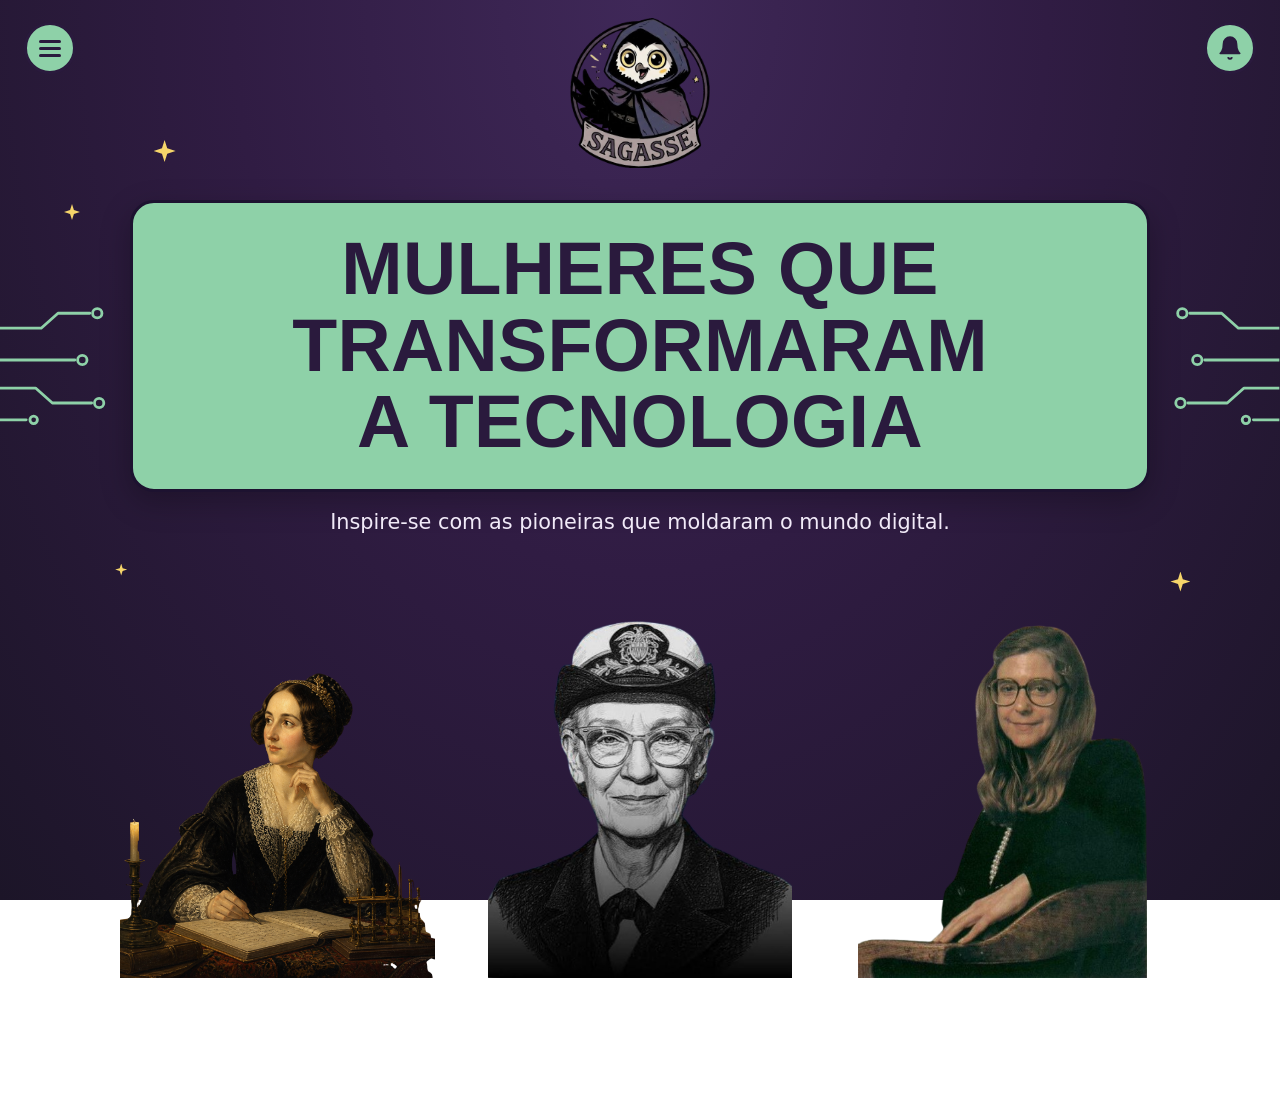
==== index.html @ bcdc6708 "Update index.html" ====
<!DOCTYPE html>
<html lang="pt-BR">
<head>
  <meta charset="UTF-8">
  <meta name="viewport" content="width=device-width, initial-scale=1">
  <title>Sagasse – Mulheres que transformaram a tecnologia</title>
  <meta name="description" content="Inspire-se com as pioneiras que moldaram o mundo digital.">
  <link rel="icon" type="image/png" href="/imgs/iconssagassemini.png">
  <link rel="preconnect" href="https://fonts.googleapis.com">
  <link rel="preconnect" href="https://fonts.gstatic.com" crossorigin>
  <link href="./css/fonts.css" rel="stylesheet">
  <link rel="stylesheet" href="./css/style.css">
</head>
<body>

  <svg width="0" height="0" style="position:absolute" aria-hidden="true">
    <symbol id="circuito" viewBox="0 0 130 140">
      <g fill="none" stroke="currentColor" stroke-width="3" stroke-linecap="round" stroke-linejoin="round">
        <path d="M0 28H44L62 12H96"/><circle cx="104" cy="12" r="5"/>
        <path d="M0 62H80"/><circle cx="88" cy="62" r="5"/>
        <path d="M0 92H38L56 108H98"/><circle cx="106" cy="108" r="5"/>
        <path d="M0 126H28"/><circle cx="36" cy="126" r="4"/>
      </g>
    </symbol>
  </svg>

  <button class="anim icon-btn menu-toggle" id="menuToggle" type="button"
          aria-label="Abrir menu" aria-expanded="false" aria-controls="sidebar">
    <span class="bars" aria-hidden="true"><i></i><i></i><i></i></span>
  </button>

  <a class="anim icon-btn bell" href="#" aria-label="Notificações">
    <svg viewBox="0 0 24 24" aria-hidden="true"><path d="M6 8a6 6 0 0 1 12 0c0 7 3 9 3 9H3s3-2 3-9"/><path d="M10.3 21a1.94 1.94 0 0 0 3.4 0"/></svg>
  </a>

  <div class="overlay" id="overlay"></div>
  <aside class="sidebar" id="sidebar" aria-label="Menu principal" inert>
    <nav>
      <ul>
        <li style="--i:0"><a class="anim menu-link" href="/index.html">
          <span class="ico"><svg viewBox="0 0 24 24" aria-hidden="true"><path d="M3 11l9-8 9 8"/><path d="M5 10v10h5v-6h4v6h5V10"/></svg></span>
          Início</a></li>
        <li style="--i:1"><a class="anim menu-link" href="/pagesHome/historias.html">
          <span class="ico"><svg viewBox="0 0 24 24" aria-hidden="true"><path d="M2 5.5C4.5 4 8 4 12 6c4-2 7.5-2 10-.5V19c-2.5-1.5-6-1.5-10 .5-4-2-7.5-2-10-.5z"/><path d="M12 6v13.5"/></svg></span>
          Histórias delas</a></li>
        <li style="--i:2"><a class="anim menu-link" href="/pagesHome/chat.html">
          <span class="ico"><svg viewBox="0 0 24 24" aria-hidden="true"><path d="M21 12a8 8 0 0 1-11.8 7L4 20.5 5.5 16A8 8 0 1 1 21 12z"/></svg></span>
          Chat</a></li>
        <li style="--i:3"><a class="anim menu-link" href="/pagesHome/cursos.html">
          <span class="ico"><svg viewBox="0 0 24 24" aria-hidden="true"><path d="M2 9l10-5 10 5-10 5z"/><path d="M6 11.5V16c0 1.5 3 3 6 3s6-1.5 6-3v-4.5"/><path d="M22 9v6"/></svg></span>
          Cursos</a></li>
        <li style="--i:4"><a class="anim menu-link" href="/pagesHome/quiz.html">
          <span class="ico"><svg viewBox="0 0 24 24" aria-hidden="true"><circle cx="12" cy="12" r="9"/><path d="M9.5 9.5a2.5 2.5 0 1 1 3.5 2.3c-.7.4-1 .9-1 1.7"/><path d="M12 17h.01"/></svg></span>
          Quiz</a></li>
      </ul>
    </nav>
    <a class="anim config-link" href="#">
      <svg viewBox="0 0 24 24" aria-hidden="true"><path d="M12.22 2h-.44a2 2 0 0 0-2 
        2v.18a2 2 0 0 1-1 1.73l-.43.25a2 2 0 0 1-2 0l-.15-.08a2 2 0 0 0-2.73.73l-.22.38a2 
        2 0 0 0 .73 2.73l.15.1a2 2 0 0 1 1 1.72v.51a2 2 0 0 1-1 1.74l-.15.09a2 2 0 0 0-.73 2.73l.22.38a2 
        2 0 0 0 2.73.73l.15-.08a2 2 0 0 1 2 0l.43.25a2 2 0 0 1 1 1.73V20a2 2 0 0 0 2 2h.44a2 2 0 0 0 2-2v-.18a2 
        2 0 0 1 1-1.73l.43-.25a2 2 0 0 1 2 0l.15.08a2 2 0 0 0 2.73-.73l.22-.39a2 2 0 0 0-.73-2.73l-.15-.08a2 2 0 0 1-1-1.74v-.5a2 2 0 
        0 1 1-1.74l.15-.09a2 2 0 0 0 .73-2.73l-.22-.38a2 2 0 0 0-2.73-.73l-.15.08a2 2 0 0 1-2 0l-.43-.25a2 2 0 0 1-1-1.73V4a2 
        2 0 0 0-2-2z"/><circle cx="12" cy="12" r="3"/></svg>
      Configurações
    </a>
  </aside>

  <header class="topo">
    <a class="anim logo" href="/index.html" aria-label="Sagasse – página inicial">
      <img src="/imgs/iconssagasselogo.png" alt="Sagasse, coruja com capuz roxo">
    </a>
  </header>

  <main>
    <section class="hero">
      <svg class="circuito esq" aria-hidden="true"><use href="#circuito"/></svg>
      <svg class="circuito dir" aria-hidden="true"><use href="#circuito"/></svg>
      <span class="spark" style="left:12%;top:-34px;--s:22px"></span>
      <span class="spark" style="left:5%;top:30px;--s:16px"></span>
      <span class="spark" style="right:7%;bottom:-58px;--s:20px"></span>
      <span class="spark" style="left:9%;bottom:-42px;--s:12px"></span>
      <h1>Mulheres que transformaram a tecnologia</h1>
      <p class="sub">Inspire-se com as pioneiras que moldaram o mundo digital.</p>
    </section>

    <section class="pioneiras" aria-label="Pioneiras da tecnologia">
      <a class="card" href="/pagesDelas/Adapage.html">
        <span class="foto"><img src="/imgs/Adahomepage.png" alt="Retrato de Ada Lovelace escrevendo à luz de vela"></span>
        <span class="nome">Ada Lovelace</span>
      </a>
      <a class="card" href="/pagesDelas/Gracepage.html">
        <span class="foto"><img src="/imgs/Gracehomepage.png" alt="Retrato de Grace Hopper com o quepe da Marinha"></span>
        <span class="nome">Grace Hopper</span>
      </a>
      <a class="card" href="/pagesDelas/Margaretpage.html">
        <span class="foto"><img src="/imgs/Margarethomepage.png" alt="Retrato de Margaret Hamilton sentada"></span>
        <span class="nome">Margaret Hamilton</span>
      </a>
    </section>
  </main>

  <script src="/js/script.js"></script>
</body>
</html>
---- css/style.css ----
:root{
  --bg:#301c43; --bg-deep:#1c1528; --mint:#8ed1a8; --ink:#2a1a3d;
  --menu:#533a6b; --gold:#f6d56a; --sb-w:min(300px,82vw); --btn:52px;
  --ease:cubic-bezier(.22,1,.36,1);
}
*,*::before,*::after{box-sizing:border-box;margin:0;padding:0}
html{scroll-behavior:smooth}
body{
  min-height:100svh; font-family:'Rubik',system-ui,sans-serif; color:#fff;
  background:radial-gradient(ellipse at 50% 0%,#3f2858 0%,var(--bg) 45%,var(--bg-deep) 100%) fixed;
  overflow-x:hidden;
}
body.menu-open{overflow:hidden}
a{color:inherit;text-decoration:none}
img{display:block;max-width:100%}
:focus-visible{outline:3px solid var(--gold);outline-offset:3px}

/* ---------- Animação dos botões: cresce no hover, "puxa e contrai" no clique ---------- */
.anim{--hover:1.1;--rest:1;transform:scale(var(--rest));transition:transform .3s var(--ease),filter .3s,background .3s;cursor:pointer}
.anim:hover,.anim:focus-visible{--rest:var(--hover)}
.anim.is-pulled{animation:puxar .5s cubic-bezier(.65,0,.35,1)}
@keyframes puxar{
  0%,100%{transform:scale(var(--rest))}
  30%{transform:scale(calc(var(--rest)*1.2),calc(var(--rest)*.84))}
  62%{transform:scale(calc(var(--rest)*.88),calc(var(--rest)*1.1))}
  82%{transform:scale(calc(var(--rest)*1.04),calc(var(--rest)*.97))}
}

/* ---------- Botões redondos ---------- */
.icon-btn{
  position:fixed;top:22px;z-index:60;width:var(--btn);height:var(--btn);border-radius:50%;
  background:var(--mint);border:3px solid var(--ink);color:var(--ink);
  display:grid;place-items:center;
}
.icon-btn:hover{background:#a6e0bb}
.icon-btn svg{width:26px;height:26px;fill:var(--ink);stroke:var(--ink);stroke-width:1.5;stroke-linecap:round;stroke-linejoin:round}
.bell{right:24px}
.bell:hover svg{animation:sino .6s ease}
@keyframes sino{25%{transform:rotate(16deg)}50%{transform:rotate(-14deg)}75%{transform:rotate(8deg)}}

.menu-toggle{left:24px;transition:left .55s var(--ease),transform .3s var(--ease),background .3s}
.menu-open .menu-toggle{left:calc(var(--sb-w) - var(--btn) - 22px)}
.bars{display:flex;flex-direction:column;gap:4px;width:22px}
.bars i{display:block;height:3px;border-radius:2px;background:var(--ink);transition:transform .4s var(--ease),opacity .25s}
.menu-open .bars i:nth-child(1){transform:translateY(7px) rotate(45deg)}
.menu-open .bars i:nth-child(2){opacity:0;transform:scaleX(0)}
.menu-open .bars i:nth-child(3){transform:translateY(-7px) rotate(-45deg)}

/* ---------- Barra lateral ---------- */
.overlay{position:fixed;inset:0;z-index:40;background:rgba(14,8,24,.6);backdrop-filter:blur(2px);opacity:0;pointer-events:none;transition:opacity .45s}
.menu-open .overlay{opacity:1;pointer-events:auto}
.sidebar{
  position:fixed;top:0;bottom:0;left:0;z-index:50;width:var(--sb-w);
  display:flex;flex-direction:column;padding:110px 14px 22px;
  background:linear-gradient(180deg,#5b4177,var(--menu));border-radius:0 26px 26px 0;
  box-shadow:12px 0 40px rgba(0,0,0,.4);
  transform:translateX(-104%);visibility:hidden;
  transition:transform .55s var(--ease),visibility 0s .55s;
}
.menu-open .sidebar{transform:none;visibility:visible;transition:transform .55s var(--ease),visibility 0s}
.sidebar ul{list-style:none;display:grid;gap:14px}
.sidebar li{opacity:0;transform:translateX(-22px);transition:opacity .3s,transform .5s var(--ease)}
.menu-open .sidebar li{opacity:1;transform:none;transition-delay:calc(.12s + var(--i)*.07s)}
.menu-link{--hover:1.06;display:flex;align-items:center;gap:14px;padding:4px;font-size:1.15rem;transform-origin:left center}
.ico{flex:none;width:48px;height:48px;border-radius:50%;background:var(--mint);border:3px solid var(--ink);display:grid;place-items:center}
.ico svg{width:24px;height:24px;fill:none;stroke:var(--ink);stroke-width:2;stroke-linecap:round;stroke-linejoin:round}
.config-link{
  --hover:1.04;margin-top:auto;display:flex;align-items:center;gap:12px;padding:14px 16px;
  border:1.5px solid rgba(255,255,255,.3);border-radius:16px;background:rgba(28,18,44,.45);font-size:1.1rem;
}
.config-link svg{width:24px;height:24px;fill:none;stroke:#fff;stroke-width:1.8;stroke-linecap:round;stroke-linejoin:round}

.config-link:hover svg,
.config-link:focus-visible svg{ animation: girar .8s var(--ease); }
@keyframes girar{ to{ transform: rotate(360deg); } }

/* ---------- Topo ---------- */
.topo{display:flex;justify-content:center;padding:18px 0 6px}
.logo{--hover:1.06;display:block;height:clamp(110px,16vw,150px)}
.logo img{height:100%;width:auto}

/* ---------- Hero ---------- */
.hero{position:relative;text-align:center;padding:26px clamp(14px,10vw,150px) 0}
h1{
  max-width:1020px;margin:0 auto;padding:clamp(14px,2.4vw,28px) clamp(16px,3vw,40px);
  background:var(--mint);color:var(--ink);border:3px solid #1d1230;border-radius:24px;
  font-family:'Barlow Condensed','Rubik',sans-serif;font-weight:700;text-transform:uppercase;
  font-size:clamp(2rem,6.4vw,4.6rem);line-height:1.04;letter-spacing:.005em;
  text-wrap:balance;box-shadow:0 10px 30px rgba(0,0,0,.25);
}
.sub{margin-top:18px;font-size:clamp(1rem,2vw,1.3rem);color:#f1eaf8}
.circuito{position:absolute;top:50%;width:clamp(70px,9.5vw,130px);height:auto;aspect-ratio:130/140;margin-top:-52px;color:var(--mint)}
.circuito.esq{left:0}
.circuito.dir{right:0;transform:scaleX(-1)}
.spark{
  position:absolute;width:var(--s);height:var(--s);background:var(--gold);
  clip-path:polygon(50% 0,62% 38%,100% 50%,62% 62%,50% 100%,38% 62%,0 50%,38% 38%);
}

/* ---------- Animação inicial: circuitos se desenham e os brilhos pulsam ---------- */
#circuito path{animation:tracar 1.6s .3s var(--ease) backwards}
@keyframes tracar{from{stroke-dasharray:300;stroke-dashoffset:300}to{stroke-dasharray:300;stroke-dashoffset:0}}
.spark{animation:brilho 2.8s ease-in-out infinite;animation-delay:var(--d,0s)}
@keyframes brilho{0%,100%{transform:scale(.55) rotate(0);opacity:.55}50%{transform:scale(1.1) rotate(45deg);opacity:1}}
@media (prefers-reduced-motion:reduce){#circuito path,.spark{animation:none}}

/* ---------- Pioneiras ---------- */
.pioneiras{
  max-width:1120px;margin:clamp(24px,5vw,56px) auto 0;padding:0 clamp(12px,3vw,32px) 48px;
  display:grid;grid-template-columns:repeat(3,1fr);gap:clamp(8px,2.5vw,32px);
}
.card{--hover:1.07;position:relative;display:flex;flex-direction:column;align-items:center;gap:14px;border-radius:24px;padding:8px}
.card::before{
  content:"";position:absolute;inset:0;border-radius:24px;z-index:-1;opacity:0;transition:opacity .35s;
  background:radial-gradient(ellipse at 50% 55%,rgba(142,209,168,.28),transparent 70%);
}
.card:hover::before,.card:focus-visible::before{opacity:1}
.foto{height:clamp(150px,30vw,380px);width:100%;display:flex;align-items:flex-end;justify-content:center}
.foto img{max-height:100%;width:auto;object-fit:contain}
.nome{font-size:clamp(.95rem,2.6vw,1.9rem);font-weight:600;text-align:center}

.card{transition: transform .3s var(--ease); }
.card:hover, .card:focus-visible{ transform: scale(1.07); }

@media (max-width:700px){
  .circuito,.spark{display:none}
  .topo{padding-top:14px}
  .icon-btn{top:16px;--btn:46px}
}
@media (prefers-reduced-motion:reduce){
  *,*::before,*::after{animation-duration:.01ms!important;transition-duration:.01ms!important;transition-delay:0s!important}
}


/* =====================================================================
   PÁGINAS INTERNAS — HISTÓRIAS DELAS + PÁGINAS DEDICADAS
   ÍNDICE (use Ctrl+F no código abaixo):
     [1] VARIÁVEIS DAS PÁGINAS INTERNAS  ← cores/fonte/largura da barra
     [2] PÁGINA "HISTÓRIAS DELAS"  (busca, filtros, cards)
     [3] BARRA LATERAL FIXA  (páginas dedicadas)
     [4] SEÇÕES: Quem foi · Sua contribuição · Curiosidades
     [5] BOTÃO VOLTAR AO TOPO
     [6] RESPONSIVO
   As cores vêm das mesmas variáveis da home (--bg, --mint, --gold, --menu...).
   ===================================================================== */

/* ---------- [1] VARIÁVEIS DAS PÁGINAS INTERNAS ---------- */
:root{
  --serif:'Cormorant Garamond',Georgia,serif;  /* fonte dos textos internos */
  --side-w:220px;                              /* largura da barra fixa */
  --panel:rgba(83,58,107,.55);                 /* fundo dos cartões (derivado de --menu) */
  --panel-line:rgba(255,255,255,.14);          /* borda dos cartões */
  --texto:#f1eaf8;                             /* cor do texto corrido */
}
[hidden]{display:none!important}

/* ---------- [2] PÁGINA "HISTÓRIAS DELAS" ---------- */
.pg-historias{font-family:var(--serif)}
.pg-historias .sidebar{font-family:'Rubik',system-ui,sans-serif}   /* menu lateral mantém a fonte da home */
.hist{max-width:1100px;margin:0 auto;padding:10px 20px 64px;text-align:center}
.pg-historias h1,.pg-dedicada h1{   /* anula o estilo de banner do h1 da home */
  background:none;border:0;box-shadow:none;border-radius:0;padding:0;max-width:none;margin:0;
  text-transform:none;text-wrap:initial;color:#fff;font-family:var(--serif);font-weight:600;
}
.pg-historias h1{font-size:clamp(2.3rem,6vw,3.8rem);line-height:1.05}
.hist-sub{margin-top:8px;font-size:1.3rem;color:var(--texto)}   /* EDITE o texto no historias.html */

/* Barra de busca */
.busca{position:relative;max-width:560px;margin:24px auto 18px}
.busca svg{position:absolute;left:18px;top:50%;translate:0 -50%;width:22px;height:22px;fill:none;stroke:var(--ink);stroke-width:2.2;stroke-linecap:round}
.busca input{width:100%;padding:14px 20px 14px 52px;border-radius:999px;border:3px solid var(--mint);background:#fff;color:var(--ink);font:500 1.2rem var(--serif)}

/* Botões de filtro */
.filtros{display:flex;flex-wrap:wrap;justify-content:center;gap:12px}
.chip{--hover:1.08;padding:10px 28px;border-radius:999px;border:0;background:var(--panel);color:#fff;font:600 1.2rem var(--serif)}
.chip.ativo{background:var(--mint);color:var(--ink)}

/* Cards das personagens */
.hist-grid{display:grid;grid-template-columns:repeat(auto-fit,minmax(260px,1fr));gap:26px;margin-top:32px;text-align:left}
.hist-card{display:block;padding:18px;border-radius:20px;background:var(--panel);border:1px solid var(--panel-line);transition:transform .3s var(--ease),box-shadow .3s}
.hist-card:hover,.hist-card:focus-visible{transform:translateY(-6px) scale(1.03);box-shadow:0 18px 36px rgba(0,0,0,.35)}
.hist-foto{height:240px;border-radius:14px;overflow:hidden;display:flex;align-items:flex-end;justify-content:center;background:radial-gradient(ellipse at 50% 30%,#6a4d86,#3a2552 75%)}
.hist-foto img{max-height:100%;width:auto}
.hist-card h2{margin-top:14px;font-size:1.9rem;font-weight:600}
.hist-card p{color:var(--gold);font-weight:600;font-size:1.15rem}
.vazio{margin-top:30px;font-size:1.3rem;color:var(--texto)}

/* ---------- [3] BARRA LATERAL FIXA (páginas dedicadas) ---------- */
.pg-dedicada{font-family:var(--serif);font-size:1.25rem;color:var(--texto);padding-left:var(--side-w)}
.lateral{
  position:fixed;inset:0 auto 0 0;width:var(--side-w);z-index:50;overflow:hidden;
  display:flex;flex-direction:column;align-items:center;padding:22px 12px;
  background:linear-gradient(180deg,#5b4177,var(--menu));box-shadow:8px 0 30px rgba(0,0,0,.3);
}
.lateral::before{   /* anel decorativo dourado */
  content:"";position:absolute;left:50%;top:150px;width:200px;height:200px;translate:-50% 0;
  border:2px dashed rgba(246,213,106,.18);border-radius:50%;pointer-events:none;
}
.logo-lat{--hover:1.06;display:block;width:128px;position:relative}   /* logo no topo → leva à home */
.lateral nav{position:relative;display:grid;gap:10px;width:100%;margin-top:44px}
.lateral nav a{--hover:1.06;padding:12px 10px;text-align:center;font-size:1.4rem;font-weight:600;color:var(--texto);border-radius:12px}
.lateral nav a.ativo{color:var(--mint);background:rgba(255,255,255,.08)}   /* seção visível no momento */
.lateral .voltar{   /* botão do rodapé → Histórias delas */
  --hover:1.05;position:relative;margin-top:auto;width:100%;padding:12px;text-align:center;
  font-size:1.2rem;font-weight:600;border:1.5px solid rgba(255,255,255,.3);border-radius:14px;background:rgba(28,18,44,.45);
}

/* ---------- [4] SEÇÕES DAS PÁGINAS DEDICADAS ---------- */
.sec{min-height:100svh;padding:48px clamp(20px,4vw,64px);display:grid;align-content:center;gap:0}
.sec+.sec{border-top:1px solid var(--panel-line)}
.rotulo{font-size:clamp(1.7rem,3vw,2.4rem);font-weight:600;color:var(--mint);line-height:1}   /* "Quem foi", "Sua contribuição" */
.titulao{font-size:clamp(3rem,7vw,5.6rem);line-height:1;font-weight:600}                        /* nome / título grande */
.pg-dedicada .tit-md{font-size:clamp(2.4rem,5vw,4rem);color:#fff;font-weight:600;line-height:1.05}
.areas{margin:8px 0 16px;color:var(--gold);font-weight:700;font-size:clamp(1.3rem,2.4vw,2rem)}
.texto{max-width:64ch;line-height:1.35;font-size:1.35rem}
.retrato{
  height:min(80svh,660px);border-radius:20px;overflow:hidden;border:1px solid var(--panel-line);
  background:radial-gradient(ellipse at 50% 30%,#6a4d86,#3a2552 75%);
}
.retrato img{width:100%;height:100%;object-fit:contain;object-position:bottom}

/* Quem foi */
.quem{grid-template-columns:minmax(240px,38%) 1fr;gap:clamp(20px,4vw,56px);align-items:center}
.citacao{margin-top:26px;padding-left:18px;max-width:52ch;border-left:6px solid var(--gold);color:var(--gold);text-transform:uppercase;letter-spacing:.02em;font-size:1.35rem;line-height:1.2}
.citacao cite{display:block;margin-top:8px;font-size:1rem;font-style:normal;opacity:.8}

/* Sua contribuição */
.cards3{display:grid;grid-template-columns:repeat(auto-fit,minmax(250px,1fr));gap:24px;margin-top:34px}
.cartao{padding:24px;border-radius:28px;background:var(--panel);border:1px solid var(--panel-line);text-align:center;transition:transform .3s var(--ease)}
.cartao:hover{transform:translateY(-6px)}
.cartao h3{color:var(--gold);font-size:1.8rem;font-weight:700}
.cartao svg{width:54px;height:54px;margin:12px auto;display:block;fill:none;stroke:var(--mint);stroke-width:1.6;stroke-linecap:round;stroke-linejoin:round}
.cartao p{text-align:left;font-size:1.25rem;line-height:1.3}

/* Curiosidades */
.curio{grid-template-columns:minmax(200px,28%) 1fr;gap:clamp(20px,4vw,48px);align-items:start}
/* CURIOSIDADES: a caixa acompanha o tamanho da foto, sem espaço sobrando */
.curio .retrato{height:auto;align-self:start}
.curio .retrato img{display:block;width:100%;height:auto;max-height:min(60svh,460px);object-fit:cover;object-position:center top}
.curio ul{list-style:none;display:grid;gap:16px;margin-top:22px}
.curio li{padding:18px 22px 18px 52px;position:relative;border-radius:18px;background:var(--panel);border:1px solid var(--panel-line);font-size:1.3rem;line-height:1.3}
.curio li::before{content:"";position:absolute;left:20px;top:22px;width:18px;height:18px;background:var(--gold);clip-path:polygon(50% 0,62% 38%,100% 50%,62% 62%,50% 100%,38% 62%,0 50%,38% 38%)}

/* ---------- [5] BOTÃO VOLTAR AO TOPO ---------- */
.topo-btn{
  position:fixed;right:24px;bottom:24px;z-index:70;width:54px;height:54px;border-radius:50%;
  background:var(--mint);border:3px solid var(--ink);display:grid;place-items:center;
  opacity:0;visibility:hidden;translate:0 16px;
  transition:opacity .3s,translate .4s var(--ease),transform .3s var(--ease),visibility 0s .3s;
}
.topo-btn.visivel{opacity:1;visibility:visible;translate:0 0;transition-delay:0s}   /* aparece após rolar (ver script.js) */
.topo-btn svg{width:26px;height:26px;fill:none;stroke:var(--ink);stroke-width:3;stroke-linecap:round;stroke-linejoin:round}

/* ---------- [6] RESPONSIVO ---------- */
@media (max-width:860px){
  html{scroll-padding-top:64px}
  .pg-dedicada{padding-left:0;padding-top:64px}
  .lateral{inset:0 0 auto 0;width:100%;height:64px;flex-direction:row;align-items:center;padding:6px 12px;gap:6px;overflow-x:auto}
  .lateral::before{display:none}
  .logo-lat{width:48px;flex:none}
  .lateral nav{display:flex;margin:0 0 0 8px;gap:2px;width:auto}
  .lateral nav a{padding:8px 10px;font-size:1.05rem;white-space:nowrap}
  .lateral .voltar{margin:0 0 0 auto;width:auto;white-space:nowrap;padding:8px 12px;font-size:1rem}
  .sec{min-height:auto;padding-top:36px;padding-bottom:36px}
  .quem,.curio{grid-template-columns:1fr}
  .retrato{height:min(55svh,420px)}
  .curio .retrato img{max-height:min(55svh,420px)}
}


/* =====================================================================
   PÁGINA "CURSOS" (cursos.html)
   ÍNDICE (use Ctrl+F):
     [C1] TOPO: menu, logo, busca e botão de perfil
     [C2] FILTRO (coluna da direita)
     [C3] CARDS DOS CURSOS (foto, nome, link, horas, nível, diploma)
     [C4] RESPONSIVO
   Usa as mesmas variáveis de cor da home (--mint, --gold, --menu, --panel...).
   ===================================================================== */
.sr-only{position:absolute;width:1px;height:1px;overflow:hidden;clip:rect(0 0 0 0);white-space:nowrap}

/* ---------- [C1] TOPO ---------- */
.cursos-topo{display:flex;align-items:center;gap:18px;padding:22px 100px 0;max-width:1400px;margin:0 auto}
.pilula-logo{flex:1;height:var(--btn);display:flex;align-items:center;justify-content:center;border-radius:999px;background:var(--panel);border:1px solid var(--panel-line)}
.logo-mini{--hover:1.1;display:block;height:calc(var(--btn) + 12px);aspect-ratio:1;border-radius:50%;background:#fff}   /* logo → home */
.logo-mini img{width:100%;height:100%;object-fit:cover;border-radius:50%}
.busca-topo{position:relative;flex:1}
.busca-topo svg{position:absolute;left:16px;top:50%;translate:0 -50%;width:22px;height:22px;fill:none;stroke:var(--ink);stroke-width:2.2;stroke-linecap:round}
.busca-topo input{width:100%;height:var(--btn);padding:0 20px 0 48px;border-radius:999px;border:3px solid var(--mint);background:#fff;color:var(--ink);font:500 1.05rem 'Rubik',sans-serif}

/* Botão de perfil (canto superior direito) + caixinha que aparece ao passar o mouse */
.perfil{position:fixed;top:22px;right:24px;z-index:60}
.perfil .icon-btn{position:static}
.perfil-card{
  position:absolute;top:calc(100% + 12px);right:0;width:240px;padding:16px 18px;border-radius:16px;
  background:var(--menu);border:1px solid var(--panel-line);box-shadow:0 14px 34px rgba(0,0,0,.4);
  opacity:0;visibility:hidden;translate:0 -8px;pointer-events:none;
  transition:opacity .25s,translate .35s var(--ease),visibility 0s .25s;
}
.perfil:hover .perfil-card,.perfil:focus-within .perfil-card{opacity:1;visibility:visible;translate:0 0;transition-delay:0s}
.perfil-card strong{display:block;font-size:1.15rem;margin-bottom:8px}
.perfil-card p{display:flex;justify-content:space-between;gap:10px;padding:5px 0;font-size:.95rem;color:var(--texto);border-top:1px solid var(--panel-line)}
.perfil-card span{color:var(--gold);font-weight:600}

/* ---------- [C2] FILTRO (à direita, para não colidir com o menu lateral) ---------- */
.cursos-main{display:grid;grid-template-columns:1fr 280px;gap:28px;max-width:1300px;margin:30px auto 64px;padding:0 24px;align-items:start}
.filtro{position:sticky;top:24px;padding:22px;border-radius:22px;background:var(--panel);border:1px solid var(--panel-line)}
.filtro fieldset{border:0;margin-bottom:20px}
.filtro legend,.filtro .rotulo-f{display:block;margin-bottom:10px;font-size:1.15rem;font-weight:600;color:var(--mint)}
.filtro label{display:flex;align-items:center;gap:10px;padding:6px 0;cursor:pointer}
.filtro input[type=checkbox],.filtro input[type=range]{accent-color:var(--mint)}
.filtro input[type=checkbox]{width:18px;height:18px}
.filtro input[type=range]{width:100%}
.tempo-val{display:block;margin-top:4px;font-size:.95rem;color:var(--gold)}
.limpar{--hover:1.05;width:100%;padding:10px;border-radius:12px;border:1.5px solid rgba(255,255,255,.3);background:rgba(28,18,44,.45);color:#fff;font:500 1rem 'Rubik',sans-serif}

/* ---------- [C3] CARDS DOS CURSOS ---------- */
.cursos-grid{display:grid;grid-template-columns:repeat(auto-fill,minmax(250px,1fr));gap:24px}
.curso{
  position:relative;display:flex;flex-direction:column;gap:12px;padding:16px;min-height:360px;border-radius:22px;
  background:var(--panel);border:1px solid var(--panel-line);transition:transform .3s var(--ease),box-shadow .3s;
}
.curso:hover{transform:translateY(-6px);box-shadow:0 18px 36px rgba(0,0,0,.35)}
.curso-foto{aspect-ratio:16/10;border-radius:14px;display:grid;place-items:center;color:var(--texto);font-size:.95rem;overflow:hidden;
  background:var(--foto-bg,radial-gradient(ellipse at 50% 30%,#6a4d86,#3a2552 75%))}   /* --foto-bg: cor lisa do fundo da imagem (opcional, definida no HTML) */
.curso-foto{position:relative}
.curso-foto img{position:absolute;inset:0;width:100%;height:100%;object-fit:contain;object-position:center}   /* imagem inteira, centralizada, sem cortar */
.curso h2{font-size:1.3rem;font-weight:600}
.curso .area{color:var(--gold);font-weight:500;font-size:.95rem}
.curso-link{--hover:1.06;align-self:flex-start;padding:9px 18px;border-radius:999px;background:var(--mint);color:var(--ink);font-weight:600;border:3px solid var(--ink)}
.curso-rodape{margin-top:auto;display:flex;justify-content:space-between;align-items:center;gap:8px;font-size:.95rem}
.horas{color:var(--texto)}
.nivel{padding:5px 14px;border-radius:999px;border:1.5px solid var(--gold);color:var(--gold);font-weight:600}   /* canto inferior direito */

/* Símbolo de diploma (canto superior direito) + mensagem ao passar o mouse */
.diploma{position:absolute;top:26px;right:26px;z-index:5;width:40px;height:40px;border-radius:50%;display:grid;place-items:center;background:var(--gold);border:3px solid var(--ink);cursor:help}
.diploma svg{width:22px;height:22px;fill:none;stroke:var(--ink);stroke-width:2;stroke-linecap:round;stroke-linejoin:round}
.diploma .dica{
  position:absolute;top:calc(100% + 8px);right:0;white-space:nowrap;padding:8px 14px;border-radius:10px;
  background:var(--ink);color:#fff;font-size:.9rem;font-weight:500;border:1px solid var(--panel-line);
  opacity:0;visibility:hidden;translate:0 -6px;pointer-events:none;transition:opacity .2s,translate .3s var(--ease),visibility 0s .2s;
}
.diploma:hover .dica,.diploma:focus-visible .dica{opacity:1;visibility:visible;translate:0 0;transition-delay:0s}
.vazio-cursos{margin-top:30px;font-size:1.15rem;color:var(--texto)}

/* ---------- [C4] RESPONSIVO ---------- */
@media (max-width:900px){
  .cursos-main{grid-template-columns:1fr}
  .filtro{position:static;order:-1}   /* filtro vai para cima do grid no celular */
}
@media (max-width:700px){
  .cursos-topo{padding:16px 70px 0 70px;gap:10px}
  .pilula-logo{flex:0 0 74px}
}


/* =====================================================================
   PÁGINA "CHAT" (chat.html) — ÁREA DE EDIÇÃO DEDICADA
   Três telas na mesma página: LISTA → CHAT PRIVADO ou CHAT EM GRUPO.
   ÍNDICE (use Ctrl+F):
     [CH1] COMPONENTES COMUNS (ícones, avatar, mensagens, campo de digitar)
     [CH2] LISTA DE CONVERSAS (grupos separados de privados)
     [CH3] CHAT PRIVADO
     [CH4] CHAT EM GRUPO (vídeo, participantes, resumo + sala de chat à direita)
     [CH5] RESPONSIVO
   Usa as mesmas variáveis de cor da home (--mint, --gold, --menu, --panel...).
   ===================================================================== */

/* ---------- [CH1] COMPONENTES COMUNS ---------- */
.sprite{position:absolute;width:0;height:0}
.ic{width:22px;height:22px;flex:none;fill:none;stroke:currentColor;stroke-width:2;stroke-linecap:round;stroke-linejoin:round}
.ic.rot{transform:rotate(135deg)}   /* ícone de desligar */
.vista{animation:entrar .4s var(--ease)}
@keyframes entrar{from{opacity:0;translate:0 14px}}

.avatar{flex:none;width:50px;height:50px;border-radius:50%;display:grid;place-items:center;background:var(--mint);color:var(--ink);border:3px solid var(--ink)}
.avatar.sm{width:34px;height:34px;border-width:2px}.avatar.sm .ic{width:18px;height:18px}
.avatar.lg{width:68px;height:68px}.avatar.lg .ic{width:32px;height:32px}

.btn-circ{--hover:1.1;flex:none;width:44px;height:44px;border-radius:50%;display:grid;place-items:center;border:1px solid var(--panel-line);background:rgba(28,18,44,.45);color:#fff;cursor:pointer}
.btn-circ.off{opacity:.45}                      /* botão "desligado" (mic, câmera...) */
.btn-circ.gold{background:var(--gold);color:var(--ink);border:3px solid var(--ink)}   /* desligar chamada */

/* Mensagens (usadas no chat privado e na sala de chat do grupo) */
.msgs{flex:1;min-height:0;overflow-y:auto;display:flex;flex-direction:column;gap:12px;padding:14px}
.linha{display:flex;align-items:flex-end;gap:10px}
.linha.minha{flex-direction:row-reverse}
.bolha{max-width:min(75%,420px);padding:10px 14px 6px;border-radius:18px 18px 18px 6px;background:rgba(83,58,107,.9);line-height:1.35;overflow-wrap:anywhere}   /* mensagem recebida */
.linha.minha .bolha{background:var(--mint);color:var(--ink);border-radius:18px 18px 6px 18px}                                                /* mensagem enviada */
.bolha b{display:block;font-size:.85rem;color:var(--gold)}
.bolha time{display:block;text-align:right;margin-top:3px;font-size:.72rem;color:var(--gold)}
.linha.minha .bolha time{color:var(--ink);opacity:.7}
.dia{align-self:center;font-size:.8rem;color:var(--texto);opacity:.75}
.digitando{align-self:flex-start;display:flex;gap:5px;padding:12px 16px;border-radius:18px;background:rgba(83,58,107,.9)}
.digitando i{width:7px;height:7px;border-radius:50%;background:#fff;animation:pulo 1s infinite}
.digitando i:nth-child(2){animation-delay:.15s}.digitando i:nth-child(3){animation-delay:.3s}
@keyframes pulo{50%{translate:0 -4px;opacity:.5}}

/* Campo de digitar + botão Enviar */
.compor{display:flex;align-items:center;gap:10px;padding:14px}
.campo{flex:1;position:relative}
.campo input{width:100%;height:48px;padding:0 20px;border-radius:999px;border:3px solid var(--mint);background:#fff;color:var(--ink);font:500 1rem 'Rubik',sans-serif}
.campo.com-mic input{padding-right:52px}
.campo .mic{position:absolute;right:6px;top:50%;translate:0 -50%;width:36px;height:36px;border:0;background:none;color:var(--ink);display:grid;place-items:center}
.enviar{--hover:1.06;height:48px;padding:0 26px;border-radius:999px;border:3px solid var(--ink);background:var(--mint);color:var(--ink);font:600 1.05rem 'Rubik',sans-serif}

/* ---------- [CH2] LISTA DE CONVERSAS ---------- */
.lista-wrap{max-width:760px;margin:0 auto;padding:22px 20px 56px}
.lista-topo{margin-bottom:26px}
.bloco{margin-bottom:22px;padding:18px;border-radius:26px;background:rgba(255,255,255,.04);border:1px solid var(--panel-line)}
.bloco h2{margin:0 0 14px 6px;font-size:1.4rem;font-weight:600;color:var(--mint)}   /* "Grupos" / "Chats privados" */
.conv{display:flex;align-items:center;gap:14px;width:100%;padding:14px 18px;border-radius:20px;background:var(--panel);border:1px solid var(--panel-line);color:inherit;font:inherit;text-align:left;cursor:pointer;transition:transform .3s var(--ease),box-shadow .3s}
.conv+.conv{margin-top:12px}
.conv:hover,.conv:focus-visible{transform:translateY(-3px) scale(1.01);box-shadow:0 14px 30px rgba(0,0,0,.3)}
.conv-txt{flex:1;min-width:0}
.conv-txt strong{display:block;font-size:1.1rem;font-weight:600}
.previa{display:block;white-space:nowrap;overflow:hidden;text-overflow:ellipsis;font-size:.95rem;color:var(--texto);opacity:.85}
.conv-meta{display:grid;justify-items:end;gap:6px;min-height:42px;font-size:.8rem;color:var(--gold)}
.badge{min-width:22px;height:22px;padding:0 6px;border-radius:999px;display:grid;place-items:center;background:var(--gold);color:var(--ink);font-size:.8rem;font-weight:600}

/* ---------- [CH3] CHAT PRIVADO ---------- */
.priv{max-width:820px;margin:0 auto;height:100svh;padding:22px 20px 20px}
.priv-painel{height:100%;display:flex;flex-direction:column;border-radius:26px;background:var(--panel);border:1px solid var(--panel-line);overflow:hidden}
.priv-topo{display:flex;align-items:center;gap:12px;padding:14px 16px;background:rgba(28,18,44,.35);border-bottom:1px solid var(--panel-line)}
.priv-topo .info{flex:1;min-width:0}
.priv-topo strong{display:block;font-size:1.15rem}
.priv-topo small{color:var(--texto);opacity:.8}

/* ---------- [CH4] CHAT EM GRUPO ---------- */
.grupo{display:grid;grid-template-columns:minmax(0,1fr) 340px;gap:24px;max-width:1400px;margin:0 auto;padding:22px 24px 40px;align-items:start}
.grupo-topo{min-height:52px;padding-left:76px}   /* espaço do botão do menu */
.ola{font-size:2rem;line-height:1.1;color:var(--texto)}
.ola b{color:#fff;font-weight:600}
.grupo-sub{color:var(--gold);font-size:1.1rem}

.video{position:relative;margin-top:22px;height:clamp(280px,46svh,430px);display:grid;place-items:center;border-radius:24px;background:var(--panel);border:1px solid var(--panel-line);transition:height .5s var(--ease)}
.video.grande{height:min(72svh,640px)}
.video .cam{width:96px;height:96px;stroke-width:1.2;opacity:.25}
.live{position:absolute;top:16px;left:16px;display:flex;align-items:center;gap:10px;padding:8px 16px;border:0;border-radius:999px;background:rgba(28,18,44,.55);color:#fff;font:500 1rem 'Rubik',sans-serif;cursor:pointer}
.live i{width:18px;height:18px;border-radius:50%;background:#8a7a9c;transition:background .3s,box-shadow .3s}
.live.ativo i{background:var(--mint);box-shadow:0 0 0 4px rgba(142,209,168,.3)}
.recolher{position:absolute;top:16px;right:16px}
.volume{position:absolute;right:16px;top:50%;translate:0 -50%;display:grid;justify-items:center;gap:10px;padding:12px 6px;border-radius:999px;background:rgba(28,18,44,.5)}
.volume input{writing-mode:vertical-lr;direction:rtl;width:24px;height:110px;accent-color:var(--mint)}
.ctrls{position:absolute;bottom:18px;left:50%;translate:-50% 0;display:flex;gap:10px;padding:10px 14px;border-radius:999px;background:rgba(28,18,44,.55)}

.tiles{display:grid;grid-template-columns:repeat(auto-fit,minmax(140px,1fr));gap:16px;margin-top:20px}
.tile{display:grid;justify-items:center;gap:10px;padding:18px 10px;border-radius:20px;background:var(--panel);border:1px solid var(--panel-line)}
.tile p{display:flex;align-items:center;gap:8px;font-size:.9rem}
.tile .mudo{width:26px;height:26px;padding:5px;border-radius:50%;background:rgba(28,18,44,.6)}

.resumo-tit{margin:28px 0 12px;font-size:1.4rem;font-weight:600;color:var(--mint)}   /* "Resumo das reuniões" */
.reuniao{display:flex;flex-wrap:wrap;align-items:center;gap:12px 24px;margin-bottom:12px;padding:12px 16px;border-radius:18px;background:var(--panel);border:1px solid var(--panel-line)}
.reuniao .info{flex:1 1 200px}
.reuniao strong{display:block;font-weight:500}
.reuniao small{display:flex;align-items:center;gap:6px;color:var(--texto)}
.reuniao small .ic{width:16px;height:16px}
.progresso{display:flex;align-items:center;gap:12px;font-size:.9rem}
.barra{width:140px;height:12px;border-radius:999px;background:rgba(28,18,44,.6);overflow:hidden}
.barra i{display:block;height:100%;border-radius:999px;background:var(--mint)}

/* Coluna da direita: SÓ busca + sala de chat (sem upgrade nem sino) */
.grupo-lateral{position:sticky;top:22px;height:calc(100svh - 44px);display:flex;flex-direction:column;gap:12px;padding-top:16px;border-radius:24px;overflow:hidden;background:var(--panel);border:1px solid var(--panel-line)}
.grupo-lateral .busca-topo{flex:none;margin:0 16px}
.grupo-lateral h2{margin:6px 16px 0;font-size:1.2rem;font-weight:600;color:var(--mint)}   /* "Sala de chat" */

/* ---------- [CH5] RESPONSIVO ---------- */
@media (max-width:1100px){
  .grupo{grid-template-columns:1fr}
  .grupo-lateral{position:static;height:520px}
}
@media (max-width:1000px){
  .priv{padding-top:88px}
  .lista-topo{padding-left:76px}
}
@media (max-width:600px){
  .bolha{max-width:85%}
  .progresso{flex:1 1 100%}
  .ctrls{gap:6px;padding:8px 10px}
  .volume{display:none}
}
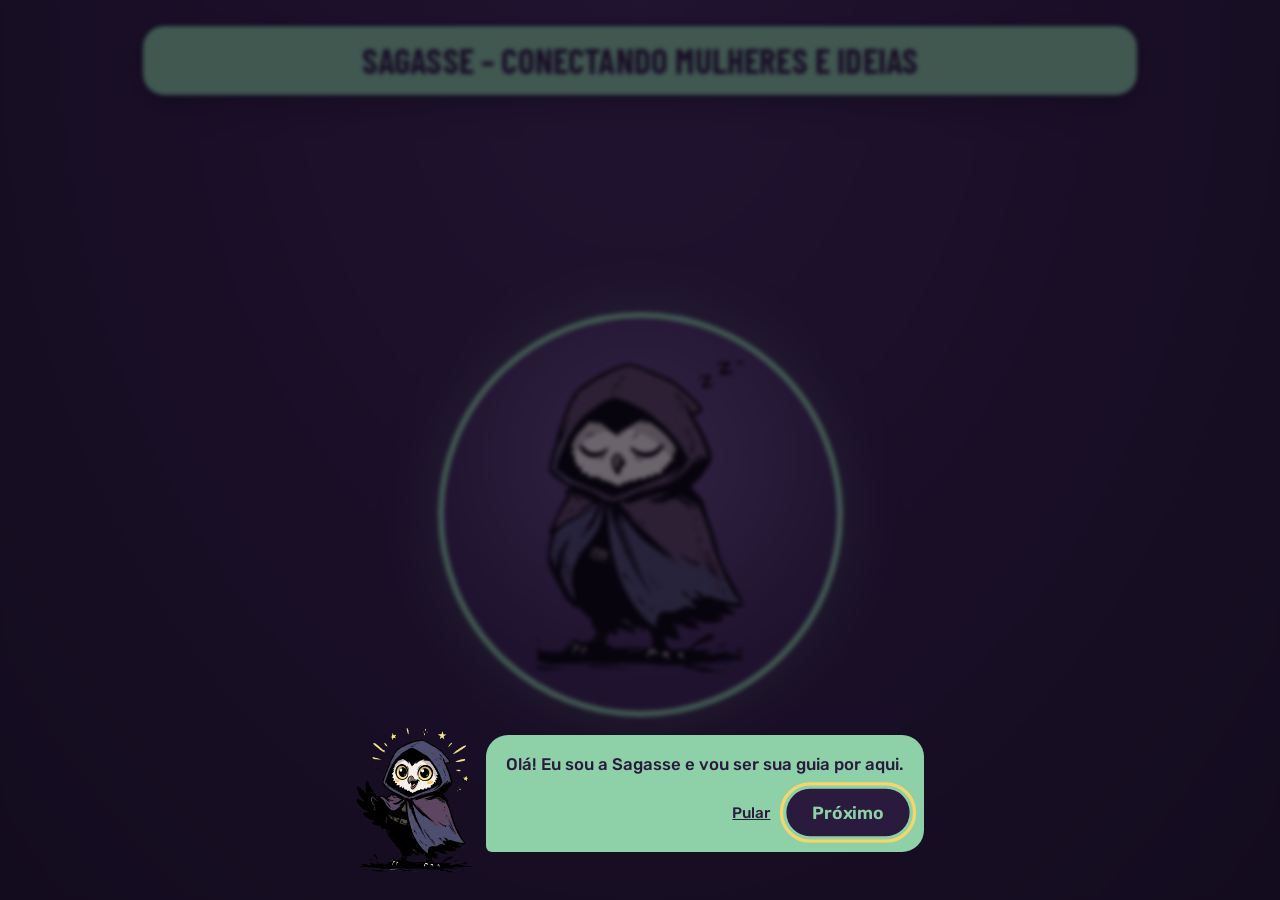
==== commit 116b906a: "mudanças no botão "Sagasse"" ====
--- a/index.html
+++ b/index.html
@@ -5,101 +5,73 @@
   <meta name="viewport" content="width=device-width, initial-scale=1">
   <title>Sagasse – Mulheres que transformaram a tecnologia</title>
   <meta name="description" content="Inspire-se com as pioneiras que moldaram o mundo digital.">
-  <link rel="icon" type="image/png" href="/imgs/iconssagassemini.png">
+  <link rel="icon" type="image/png" href="./imgs/iconssagassemini.png">
   <link rel="preconnect" href="https://fonts.googleapis.com">
   <link rel="preconnect" href="https://fonts.gstatic.com" crossorigin>
-  <link href="./css/fonts.css" rel="stylesheet">
+  <link href="https://fonts.googleapis.com/css2?family=Barlow+Condensed:wght@700&family=Rubik:wght@400;500;600&display=swap" rel="stylesheet">
   <link rel="stylesheet" href="./css/style.css">
+  <!-- Preloader só aparece na 1ª visita da sessão (volta à home não repete) -->
+  <script>try{if(sessionStorage.getItem('sagassePre'))document.documentElement.classList.add('sem-pre')}catch(e){}</script>
 </head>
-<body>
+<body class="pg-home">
+  <!-- TÍTULO DO TOPO (style.css › [SG8]) -->
+  <h1 class="titulo-home">Sagasse – conectando mulheres e ideias</h1>
 
-  <svg width="0" height="0" style="position:absolute" aria-hidden="true">
-    <symbol id="circuito" viewBox="0 0 130 140">
-      <g fill="none" stroke="currentColor" stroke-width="3" stroke-linecap="round" stroke-linejoin="round">
-        <path d="M0 28H44L62 12H96"/><circle cx="104" cy="12" r="5"/>
-        <path d="M0 62H80"/><circle cx="88" cy="62" r="5"/>
-        <path d="M0 92H38L56 108H98"/><circle cx="106" cy="108" r="5"/>
-        <path d="M0 126H28"/><circle cx="36" cy="126" r="4"/>
-      </g>
-    </symbol>
-  </svg>
+  <!-- PRELOADER: círculo sobe de baixo até o centro e expande mostrando a Sagasse (style.css › [SG2]) -->
+  <div class="preloader" id="preloader" aria-hidden="true">
+    <div class="pre-circulo"><img src="./imgsquiz/sagasseDormindo.png" alt=""></div>
+  </div>
 
-  <button class="anim icon-btn menu-toggle" id="menuToggle" type="button"
-          aria-label="Abrir menu" aria-expanded="false" aria-controls="sidebar">
-    <span class="bars" aria-hidden="true"><i></i><i></i><i></i></span>
-  </button>
+  <!-- HUB: botão grande da Sagasse + opções que flutuam ao redor quando ela acorda (style.css › [SG3] e [SG4]) -->
+  <main class="hub" id="hub">
+    <div class="orbita" aria-hidden="true"></div>
 
-  <a class="anim icon-btn bell" href="#" aria-label="Notificações">
-    <svg viewBox="0 0 24 24" aria-hidden="true"><path d="M6 8a6 6 0 0 1 12 0c0 7 3 9 3 9H3s3-2 3-9"/><path d="M10.3 21a1.94 1.94 0 0 0 3.4 0"/></svg>
-  </a>
+    <!-- OPÇÕES (antes ficavam na barra lateral). Para mudar a posição use --ux/--uy (-1 a 1) -->
+    <ul class="opcoes" id="opcoes" aria-label="Menu principal">
+      <li class="opt" style="--i:0;--ux:0;--uy:-1;--ring:var(--mint)">
+        <div class="flut"><a class="anim sg-opt" href="./pagesHome/historias.html"><span class="sg-ico"><svg viewBox="0 0 24 24" aria-hidden="true"><path d="M2 5.5C4.5 4 8 4 12 6c4-2 7.5-2 10-.5V19c-2.5-1.5-6-1.5-10 .5-4-2-7.5-2-10-.5z"/><path d="M12 6v13.5"/></svg></span><span class="sg-rotulo">Histórias delas</span></a></div>
+      </li>
+      <li class="opt" style="--i:1;--ux:0.951;--uy:-0.309;--ring:var(--gold)">
+        <div class="flut"><a class="anim sg-opt" href="./pagesHome/chat.html"><span class="sg-ico"><svg viewBox="0 0 24 24" aria-hidden="true"><path d="M21 12a8 8 0 0 1-11.8 7L4 20.5 5.5 16A8 8 0 1 1 21 12z"/></svg></span><span class="sg-rotulo">Chat</span></a></div>
+      </li>
+      <li class="opt" style="--i:2;--ux:0.588;--uy:0.809;--ring:#c8b6ff">
+        <div class="flut"><a class="anim sg-opt" href="./pagesHome/cursos.html"><span class="sg-ico"><svg viewBox="0 0 24 24" aria-hidden="true"><path d="M2 9l10-5 10 5-10 5z"/><path d="M6 11.5V16c0 1.5 3 3 6 3s6-1.5 6-3v-4.5"/><path d="M22 9v6"/></svg></span><span class="sg-rotulo">Cursos</span></a></div>
+      </li>
+      <li class="opt" style="--i:3;--ux:-0.588;--uy:0.809;--ring:var(--mint)">
+        <div class="flut"><a class="anim sg-opt" href="./pagesHome/quiz.html"><span class="sg-ico"><svg viewBox="0 0 24 24" aria-hidden="true"><circle cx="12" cy="12" r="9"/><path d="M9.5 9.5a2.5 2.5 0 1 1 3.5 2.3c-.7.4-1 .9-1 1.7"/><path d="M12 17h.01"/></svg></span><span class="sg-rotulo">Quiz</span></a></div>
+      </li>
+      <li class="opt" style="--i:4;--ux:-0.951;--uy:-0.309;--ring:var(--gold)">
+        <div class="flut"><a class="anim sg-opt" href="#"><span class="sg-ico"><svg viewBox="0 0 24 24" aria-hidden="true"><path d="M12.22 2h-.44a2 2 0 0 0-2 2v.18a2 2 0 0 1-1 1.73l-.43.25a2 2 0 0 1-2 0l-.15-.08a2 2 0 0 0-2.73.73l-.22.38a2 2 0 0 0 .73 2.73l.15.1a2 2 0 0 1 1 1.72v.51a2 2 0 0 1-1 1.74l-.15.09a2 2 0 0 0-.73 2.73l.22.38a2 2 0 0 0 2.73.73l.15-.08a2 2 0 0 1 2 0l.43.25a2 2 0 0 1 1 1.73V20a2 2 0 0 0 2 2h.44a2 2 0 0 0 2-2v-.18a2 2 0 0 1 1-1.73l.43-.25a2 2 0 0 1 2 0l.15.08a2 2 0 0 0 2.73-.73l.22-.39a2 2 0 0 0-.73-2.73l-.15-.08a2 2 0 0 1-1-1.74v-.5a2 2 0 0 1 1-1.74l.15-.09a2 2 0 0 0 .73-2.73l-.22-.38a2 2 0 0 0-2.73-.73l-.15.08a2 2 0 0 1-2 0l-.43-.25a2 2 0 0 1-1-1.73V4a2 2 0 0 0-2-2z"/><circle cx="12" cy="12" r="3"/></svg></span><span class="sg-rotulo">Configurações</span></a></div>
+      </li>
+    </ul>
 
-  <div class="overlay" id="overlay"></div>
-  <aside class="sidebar" id="sidebar" aria-label="Menu principal" inert>
-    <nav>
-      <ul>
-        <li style="--i:0"><a class="anim menu-link" href="/index.html">
-          <span class="ico"><svg viewBox="0 0 24 24" aria-hidden="true"><path d="M3 11l9-8 9 8"/><path d="M5 10v10h5v-6h4v6h5V10"/></svg></span>
-          Início</a></li>
-        <li style="--i:1"><a class="anim menu-link" href="/pagesHome/historias.html">
-          <span class="ico"><svg viewBox="0 0 24 24" aria-hidden="true"><path d="M2 5.5C4.5 4 8 4 12 6c4-2 7.5-2 10-.5V19c-2.5-1.5-6-1.5-10 .5-4-2-7.5-2-10-.5z"/><path d="M12 6v13.5"/></svg></span>
-          Histórias delas</a></li>
-        <li style="--i:2"><a class="anim menu-link" href="/pagesHome/chat.html">
-          <span class="ico"><svg viewBox="0 0 24 24" aria-hidden="true"><path d="M21 12a8 8 0 0 1-11.8 7L4 20.5 5.5 16A8 8 0 1 1 21 12z"/></svg></span>
-          Chat</a></li>
-        <li style="--i:3"><a class="anim menu-link" href="/pagesHome/cursos.html">
-          <span class="ico"><svg viewBox="0 0 24 24" aria-hidden="true"><path d="M2 9l10-5 10 5-10 5z"/><path d="M6 11.5V16c0 1.5 3 3 6 3s6-1.5 6-3v-4.5"/><path d="M22 9v6"/></svg></span>
-          Cursos</a></li>
-        <li style="--i:4"><a class="anim menu-link" href="/pagesHome/quiz.html">
-          <span class="ico"><svg viewBox="0 0 24 24" aria-hidden="true"><circle cx="12" cy="12" r="9"/><path d="M9.5 9.5a2.5 2.5 0 1 1 3.5 2.3c-.7.4-1 .9-1 1.7"/><path d="M12 17h.01"/></svg></span>
-          Quiz</a></li>
-      </ul>
-    </nav>
-    <a class="anim config-link" href="#">
-      <svg viewBox="0 0 24 24" aria-hidden="true"><path d="M12.22 2h-.44a2 2 0 0 0-2 
-        2v.18a2 2 0 0 1-1 1.73l-.43.25a2 2 0 0 1-2 0l-.15-.08a2 2 0 0 0-2.73.73l-.22.38a2 
-        2 0 0 0 .73 2.73l.15.1a2 2 0 0 1 1 1.72v.51a2 2 0 0 1-1 1.74l-.15.09a2 2 0 0 0-.73 2.73l.22.38a2 
-        2 0 0 0 2.73.73l.15-.08a2 2 0 0 1 2 0l.43.25a2 2 0 0 1 1 1.73V20a2 2 0 0 0 2 2h.44a2 2 0 0 0 2-2v-.18a2 
-        2 0 0 1 1-1.73l.43-.25a2 2 0 0 1 2 0l.15.08a2 2 0 0 0 2.73-.73l.22-.39a2 2 0 0 0-.73-2.73l-.15-.08a2 2 0 0 1-1-1.74v-.5a2 2 0 
-        0 1 1-1.74l.15-.09a2 2 0 0 0 .73-2.73l-.22-.38a2 2 0 0 0-2.73-.73l-.15.08a2 2 0 0 1-2 0l-.43-.25a2 2 0 0 1-1-1.73V4a2 
-        2 0 0 0-2-2z"/><circle cx="12" cy="12" r="3"/></svg>
-      Configurações
-    </a>
-  </aside>
-
-  <header class="topo">
-    <a class="anim logo" href="/index.html" aria-label="Sagasse – página inicial">
-      <img src="/imgs/iconssagasselogo.png" alt="Sagasse, coruja com capuz roxo">
-    </a>
-  </header>
-
-  <main>
-    <section class="hero">
-      <svg class="circuito esq" aria-hidden="true"><use href="#circuito"/></svg>
-      <svg class="circuito dir" aria-hidden="true"><use href="#circuito"/></svg>
-      <span class="spark" style="left:12%;top:-34px;--s:22px"></span>
-      <span class="spark" style="left:5%;top:30px;--s:16px"></span>
-      <span class="spark" style="right:7%;bottom:-58px;--s:20px"></span>
-      <span class="spark" style="left:9%;bottom:-42px;--s:12px"></span>
-      <h1>Mulheres que transformaram a tecnologia</h1>
-      <p class="sub">Inspire-se com as pioneiras que moldaram o mundo digital.</p>
-    </section>
-
-    <section class="pioneiras" aria-label="Pioneiras da tecnologia">
-      <a class="card" href="/pagesDelas/Adapage.html">
-        <span class="foto"><img src="/imgs/Adahomepage.png" alt="Retrato de Ada Lovelace escrevendo à luz de vela"></span>
-        <span class="nome">Ada Lovelace</span>
-      </a>
-      <a class="card" href="/pagesDelas/Gracepage.html">
-        <span class="foto"><img src="/imgs/Gracehomepage.png" alt="Retrato de Grace Hopper com o quepe da Marinha"></span>
-        <span class="nome">Grace Hopper</span>
-      </a>
-      <a class="card" href="/pagesDelas/Margaretpage.html">
-        <span class="foto"><img src="/imgs/Margarethomepage.png" alt="Retrato de Margaret Hamilton sentada"></span>
-        <span class="nome">Margaret Hamilton</span>
-      </a>
-    </section>
+    <!-- BOTÃO DA SAGASSE (dormindo → acordada ao clicar) -->
+    <button class="anim sagasse-btn" id="sagasseBtn" type="button" aria-expanded="false" aria-controls="opcoes" aria-label="Acordar a Sagasse e abrir o menu">
+      <span class="eco"></span><span class="eco"></span>
+      <span class="respira">
+        <span class="disco">
+          <img class="img-dorme" src="./imgsquiz/sagasseDormindo.png" alt="Sagasse dormindo">
+          <img class="img-acorda" src="./imgsquiz/sagasseRadiante.png" alt="Sagasse acordada">
+        </span>
+      </span>
+    </button>
   </main>
 
-  <script src="/js/script.js"></script>
+  <!-- TUTORIAL (só na 1ª visita; texto dos passos em js/sagasse.js) -->
+  <div class="tutorial" id="tutorial" role="dialog" aria-modal="true" aria-label="Tutorial da Sagasse" hidden>
+    <div class="tut-card">
+      <img class="tut-avatar" src="./imgsquiz/sagasseRadiante.png" alt="Sagasse">
+      <div class="tut-fala">
+        <p id="tutTexto"></p>
+        <div class="tut-acoes">
+          <button class="anim tut-pular" id="tutPular" type="button">Pular</button>
+          <button class="anim tut-prox" id="tutProx" type="button">Próximo</button>
+        </div>
+      </div>
+    </div>
+  </div>
+
+  <script src="./js/script.js"></script>
+  <script src="./js/sagasse.js"></script>
 </body>
 </html>
--- a/css/style.css
+++ b/css/style.css
@@ -479,3 +479,138 @@
   .ctrls{gap:6px;padding:8px 10px}
   .volume{display:none}
 }
+
+
+/* =====================================================================
+   SAGASSE HUB — HOME (index.html) + MENU DA SAGASSE (pagesHome)
+   ÁREA DE EDIÇÃO DEDICADA. ÍNDICE (use Ctrl+F):
+     [SG1] VARIÁVEIS (tamanho do botão e das opções)
+     [SG2] PRELOADER (círculo sobe, expande e mostra a Sagasse)
+     [SG3] BOTÃO DA SAGASSE (respiração + ecos + dormindo/acordada)
+     [SG4] OPÇÕES QUE FLUTUAM AO REDOR DA SAGASSE (home)
+     [SG5] TUTORIAL DA SAGASSE (1ª visita)
+     [SG6] MENU DA SAGASSE NAS PÁGINAS INTERNAS (logo → opções embaixo)
+     [SG7] AJUSTES DE ESPAÇO NAS PÁGINAS + MOVIMENTO REDUZIDO
+     [SG8] TÍTULO DO TOPO DA HOME (caixa "Sagasse – conectando mulheres e ideias")
+   ===================================================================== */
+
+/* ---------- [SG1] VARIÁVEIS ---------- */
+:root{
+  --sg-d:clamp(180px,45vmin,560px);   /* diâmetro do botão da Sagasse (≈45% da tela) */
+  --sg-topo:128px;                    /* faixa reservada no topo para o título da home */
+  --sg-b:clamp(58px,11vmin,104px);    /* diâmetro das bolinhas de opção */
+  --sg-disco:radial-gradient(circle at 50% 35%,#6a4d86,#3a2552 70%);
+}
+body.pg-home{height:100svh;overflow:hidden}
+.sem-pre .preloader{display:none}
+
+/* ---------- [SG2] PRELOADER ---------- */
+.preloader{
+  position:fixed;inset:0;z-index:100;display:grid;place-items:center;padding-top:var(--sg-topo);
+  background:radial-gradient(ellipse at 50% 0%,#3f2858 0%,var(--bg) 45%,var(--bg-deep) 100%);
+  transition:opacity .6s,visibility 0s .6s;
+}
+.preloader.fim{opacity:0;visibility:hidden}
+.pre-circulo{
+  position:relative;width:var(--sg-d);height:var(--sg-d);border-radius:50%;overflow:hidden;
+  border:6px solid var(--mint);background:var(--sg-disco);
+  translate:0 70vh;scale:.16;   /* começa pequeno e fora da tela, embaixo */
+  animation:pre-subir .9s var(--ease) forwards, pre-expandir .9s .95s cubic-bezier(.65,0,.35,1) forwards;
+}
+.pre-circulo img,.disco img{position:absolute;left:50%;bottom:9%;height:80%;width:auto;translate:-50% 0;transform-origin:50% 100%}
+.pre-circulo img{opacity:0;animation:aparecer .5s 1.55s forwards}
+@keyframes pre-subir{to{translate:0 0}}
+@keyframes pre-expandir{to{scale:1}}
+@keyframes aparecer{to{opacity:1}}
+
+/* ---------- [SG3] BOTÃO DA SAGASSE ---------- */
+.hub{
+  position:fixed;inset:var(--sg-topo) 0 0 0;display:grid;place-items:center;   /* começa abaixo do título */
+  --rx:min(calc(var(--sg-d)*1.08),calc(50vw - var(--sg-b)/2 - 14px));   /* raio horizontal da órbita */
+  --ry:calc(var(--sg-d)*.8);                                           /* raio vertical da órbita */
+}
+.sagasse-btn{--hover:1.04;position:relative;z-index:2;width:var(--sg-d);height:var(--sg-d);padding:0;border:0;border-radius:50%;background:none;cursor:pointer}
+.respira{position:absolute;inset:0;border-radius:50%;animation:respirar 4s ease-in-out infinite}   /* expande e contrai */
+@keyframes respirar{50%{scale:1.07}}
+.eco{   /* ecos circulares: nascem a cada respiração e somem em 2s */
+  position:absolute;inset:0;border-radius:50%;border:3px solid var(--mint);opacity:0;pointer-events:none;
+  animation:eco 4s ease-out infinite;
+}
+.eco:nth-of-type(2){animation-delay:.45s}
+@keyframes eco{0%{scale:1;opacity:.65}50%{scale:1.75;opacity:0}100%{scale:1.75;opacity:0}}
+.disco{position:absolute;inset:0;border-radius:50%;overflow:hidden;border:6px solid var(--mint);background:var(--sg-disco);box-shadow:0 0 60px rgba(142,209,168,.25)}
+.disco img{transition:opacity .5s,scale .6s var(--ease)}
+.img-acorda{opacity:0;scale:.85}
+.acordada .img-dorme{opacity:0;scale:.85}
+.acordada .img-acorda{opacity:1;scale:1}
+.acordada .respira{animation:none}
+.acordada .eco{animation:none;opacity:0}
+
+/* ---------- [SG4] OPÇÕES QUE FLUTUAM AO REDOR (home) ---------- */
+.orbita{position:absolute;left:50%;top:50%;width:calc(var(--rx)*2);height:calc(var(--ry)*2);translate:-50% -50%;border:1.5px solid rgba(142,209,168,.25);border-radius:50%;pointer-events:none;opacity:0;scale:.6;transition:opacity .6s,scale .8s var(--ease)}
+.acordada .orbita{opacity:1;scale:1}
+.opcoes{list-style:none;position:absolute;inset:0;pointer-events:none}   /* não ocupa espaço no grid: a Sagasse fica no centro da órbita */
+.opt{   /* ponto-âncora no centro; "sai" da Sagasse e vai para a posição da órbita */
+  position:absolute;left:50%;top:50%;width:0;height:0;z-index:1;
+  translate:0 0;scale:.2;opacity:0;pointer-events:none;
+  transition:translate .8s var(--ease) calc(var(--i)*.09s),scale .6s var(--ease) calc(var(--i)*.09s),opacity .4s calc(var(--i)*.09s);
+}
+.acordada .opt{translate:calc(var(--ux)*var(--rx)) calc(var(--uy)*var(--ry));scale:1;opacity:1;pointer-events:auto}
+.opt .flut{position:absolute;left:0;top:0;transform:translate(-50%,calc(var(--sg-b)/-2))}
+.flut{animation:flutuar 4.5s ease-in-out infinite;animation-delay:calc(var(--i)*-.9s)}   /* flutuando */
+@keyframes flutuar{50%{translate:0 -8px}}
+.sg-opt{display:grid;justify-items:center;gap:8px;color:#fff;font-weight:600;letter-spacing:.06em;text-transform:uppercase;font-size:clamp(.72rem,1.6vmin,.95rem);white-space:nowrap}
+.sg-ico{
+  width:var(--sg-b);height:var(--sg-b);border-radius:50%;display:grid;place-items:center;
+  background:radial-gradient(circle at 35% 30%,#6a4d86,#2e1c42 75%);border:4px solid var(--ring,var(--mint));
+  box-shadow:0 10px 22px rgba(0,0,0,.45),inset 0 -6px 10px rgba(0,0,0,.35);
+}
+.sg-ico svg{width:46%;height:46%;fill:none;stroke:var(--ring,var(--mint));stroke-width:2;stroke-linecap:round;stroke-linejoin:round}
+
+/* ---------- [SG5] TUTORIAL DA SAGASSE ---------- */
+.tutorial{position:fixed;inset:0;z-index:90;display:flex;align-items:flex-end;justify-content:center;padding:24px;background:rgba(14,8,24,.6);backdrop-filter:blur(2px);animation:entrar .4s var(--ease)}
+.tut-card{display:flex;align-items:flex-end;gap:14px;max-width:580px}
+.tut-avatar{flex:none;height:150px;width:auto}
+.tut-fala{position:relative;padding:18px 20px;border-radius:22px 22px 22px 6px;background:var(--mint);color:var(--ink);font-size:1.05rem;font-weight:500;line-height:1.4;margin-bottom:24px}
+.tut-acoes{display:flex;justify-content:flex-end;align-items:center;gap:10px;margin-top:14px}
+.tut-pular{padding:8px 12px;border:0;background:none;color:var(--ink);font:500 .95rem 'Rubik',sans-serif;text-decoration:underline;cursor:pointer}
+.tut-prox{padding:9px 20px;border-radius:999px;border:3px solid var(--ink);background:var(--ink);color:var(--mint);font:600 1rem 'Rubik',sans-serif;cursor:pointer}
+
+/* ---------- [SG6] MENU DA SAGASSE NAS PÁGINAS INTERNAS ---------- */
+.sg-menu{position:fixed;top:10px;left:14px;z-index:60}
+.sg-logo{--hover:1.08;display:block;height:clamp(72px,10vw,92px);padding:0;border:0;background:none;cursor:pointer}
+.sg-logo img{height:100%;width:auto;filter:drop-shadow(0 6px 12px rgba(0,0,0,.4))}
+.sg-fundo{position:fixed;inset:0;z-index:55;background:rgba(14,8,24,.4);opacity:0;pointer-events:none;transition:opacity .4s}
+.sg-aberto .sg-fundo{opacity:1;pointer-events:auto}
+.sg-opcoes{--sg-b:54px;position:absolute;top:100%;left:6px;margin-top:16px;list-style:none;display:grid;gap:12px}
+.sg-opcoes li{
+  opacity:0;scale:.3;translate:0 -50px;pointer-events:none;transform-origin:left top;
+  transition:opacity .35s calc(var(--i)*.07s),scale .5s var(--ease) calc(var(--i)*.07s),translate .6s var(--ease) calc(var(--i)*.07s);
+}
+.sg-aberto .sg-opcoes li{opacity:1;scale:1;translate:0 0;pointer-events:auto}
+.sg-opcoes .sg-opt{display:flex;align-items:center;gap:12px}
+.sg-opcoes .sg-opt{--hover:1.06;transform-origin:left center}
+.sg-rotulo{text-transform:none;letter-spacing:0}
+.sg-opcoes .sg-rotulo{padding:6px 14px;border-radius:999px;background:rgba(28,18,44,.88);border:1px solid var(--panel-line);font-size:.95rem}
+
+/* ---------- [SG7] AJUSTES DE ESPAÇO + MOVIMENTO REDUZIDO ---------- */
+/* o logo ocupa o canto superior esquerdo: empurra os cabeçalhos para a direita dele */
+.pg-historias .hist{padding-top:28px}
+.grupo-topo{padding-left:112px}
+.cursos-topo{padding-left:116px}
+@media (max-width:1000px){ .priv{padding-top:112px} .lista-topo{padding-left:112px} }
+@media (max-width:700px){ .cursos-topo{padding:14px 76px 0 112px} .pg-historias .hist{padding-top:112px} }
+@media (prefers-reduced-motion:reduce){ .respira,.eco,.flut{animation:none!important} }
+
+
+/* ---------- [SG8] TÍTULO DO TOPO DA HOME ---------- */
+.titulo-home{   /* caixa fixa no topo; a altura reservada para ela é --sg-topo em [SG1] */
+  position:fixed;top:clamp(12px,2.6vh,24px);left:50%;translate:-50% 0;z-index:3;width:min(92vw,1000px);
+  margin:0;padding:clamp(10px,1.8vh,16px) clamp(16px,3vw,32px);text-align:center;
+  font-size:clamp(1.3rem,3vw,2.2rem);   /* tamanho do texto do título */
+}
+@media (max-width:700px){ :root{--sg-topo:124px} }
+@media (max-height:520px){   /* celular deitado: tudo menor para a órbita caber */
+  :root{--sg-topo:76px;--sg-d:clamp(110px,34vh,300px);--sg-b:clamp(44px,9vh,64px)}
+  .titulo-home{font-size:1.1rem;padding:8px 18px}
+}
